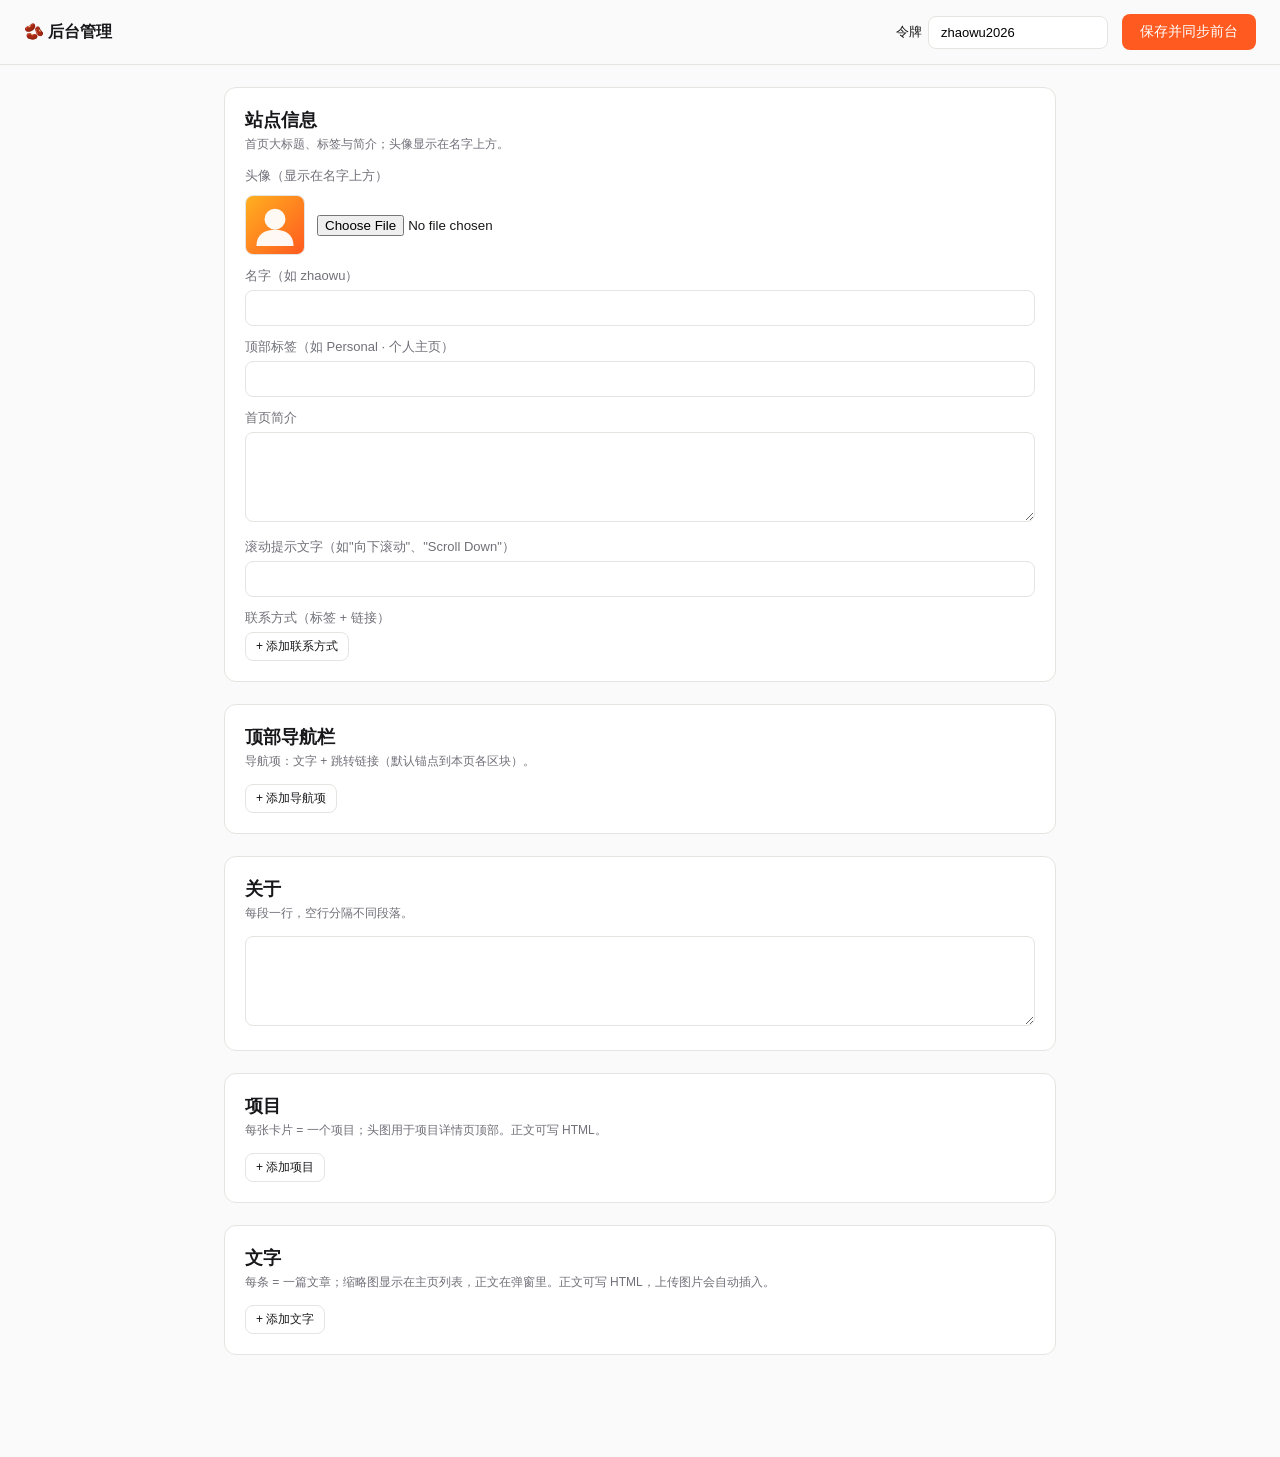
==== admin.html @ 6eb45162 "feat: dynamic personal homepage (server.js + CMS + frontend)" ====
<!DOCTYPE html>
<html lang="zh-CN">
<head>
<meta charset="UTF-8" />
<meta name="viewport" content="width=device-width, initial-scale=1.0" />
<title>后台管理 · zhaowu</title>
<style>
  :root{ --bg:#fafafa; --line:#e6e4e0; --ink:#18181b; --muted:#707079; --accent:#ff5a1f; --radius:12px; }
  *{ box-sizing:border-box; }
  body{ font-family:"Space Grotesk",-apple-system,"PingFang SC",sans-serif; background:var(--bg); color:var(--ink); margin:0; padding:0 0 80px; }
  .top{ position:sticky; top:0; z-index:10; background:rgba(250,250,250,.9); backdrop-filter:blur(8px); border-bottom:1px solid var(--line); padding:14px 24px; display:flex; gap:14px; align-items:center; flex-wrap:wrap; }
  .top h1{ font-size:16px; margin:0; }
  .top .grow{ flex:1; }
  .top input.token{ padding:8px 12px; border:1px solid var(--line); border-radius:8px; font-size:13px; width:180px; }
  .btn{ background:var(--accent); color:#fff; border:0; padding:9px 18px; border-radius:8px; font-size:14px; cursor:pointer; font-weight:500; }
  .btn:hover{ opacity:.9; }
  .btn.ghost{ background:#fff; color:var(--ink); border:1px solid var(--line); }
  .btn.sm{ padding:5px 10px; font-size:12px; }
  .wrap{ max-width:880px; margin:0 auto; padding:0 24px; }
  .card{ background:#fff; border:1px solid var(--line); border-radius:var(--radius); padding:20px; margin:22px 0; }
  .card > h2{ font-size:18px; margin:0 0 4px; }
  .hint{ font-size:12px; color:var(--muted); margin:0 0 14px; }
  label{ display:block; font-size:13px; color:var(--muted); margin:12px 0 5px; }
  input[type=text], textarea{ width:100%; padding:9px 12px; border:1px solid var(--line); border-radius:8px; font-size:14px; font-family:inherit; }
  textarea{ min-height:90px; resize:vertical; }
  .row{ display:flex; gap:10px; align-items:center; margin:8px 0; }
  .row input{ flex:1; }
  .item{ border:1px solid var(--line); border-radius:10px; padding:14px; margin:12px 0; background:#fcfcfc; }
  .item .head{ display:flex; justify-content:space-between; align-items:center; margin-bottom:6px; }
  .item .head b{ font-size:14px; }
  .thumb{ width:60px; height:60px; object-fit:cover; border-radius:8px; border:1px solid var(--line); display:block; }
  .imgline{ display:flex; gap:12px; align-items:center; margin-top:10px; }
  .status{ font-size:13px; color:var(--accent); margin-left:12px; }
  .pill{ display:inline-flex; align-items:center; gap:6px; font-size:13px; }
</style>
</head>
<body>

<div class="top">
  <h1>🫘 后台管理</h1>
  <div class="grow"></div>
  <span class="pill">令牌 <input class="token" id="token" value="zhaowu2026" /></span>
  <button class="btn" id="save">保存并同步前台</button>
</div>

<div class="wrap">
  <!-- 站点信息 -->
  <div class="card">
    <h2>站点信息</h2>
    <p class="hint">首页大标题、标签与简介；头像显示在名字上方。</p>
    <label>头像（显示在名字上方）</label>
    <div class="imgline">
      <img class="thumb" id="avatar-prev" src="media/avatar-placeholder.svg" alt="">
      <div><input type="file" id="avatar-img" accept="image/*"></div>
    </div>
    <label>名字（如 zhaowu）</label>
    <input type="text" id="site-name" />
    <label>顶部标签（如 Personal · 个人主页）</label>
    <input type="text" id="site-kicker" />
    <label>首页简介</label>
    <textarea id="site-tagline"></textarea>
    <label>滚动提示文字（如"向下滚动"、"Scroll Down"）</label>
    <input type="text" id="site-scrollHint" />
    <label>联系方式（标签 + 链接）</label>
    <div id="contact-rows"></div>
    <button class="btn ghost sm" id="add-contact">+ 添加联系方式</button>
  </div>

  <!-- 顶部导航 -->
  <div class="card">
    <h2>顶部导航栏</h2>
    <p class="hint">导航项：文字 + 跳转链接（默认锚点到本页各区块）。</p>
    <div id="nav-rows"></div>
    <button class="btn ghost sm" id="add-nav">+ 添加导航项</button>
  </div>

  <!-- 关于 -->
  <div class="card">
    <h2>关于</h2>
    <p class="hint">每段一行，空行分隔不同段落。</p>
    <textarea id="about-text"></textarea>
  </div>

  <!-- 项目 -->
  <div class="card">
    <h2>项目</h2>
    <p class="hint">每张卡片 = 一个项目；头图用于项目详情页顶部。正文可写 HTML。</p>
    <div id="projects-edit"></div>
    <button class="btn ghost sm" id="add-project">+ 添加项目</button>
  </div>

  <!-- 文字 -->
  <div class="card">
    <h2>文字</h2>
    <p class="hint">每条 = 一篇文章；缩略图显示在主页列表，正文在弹窗里。正文可写 HTML，上传图片会自动插入。</p>
    <div id="posts-edit"></div>
    <button class="btn ghost sm" id="add-post">+ 添加文字</button>
  </div>

  <div id="msg" class="status"></div>
</div>

<script>
let state = null;
const $ = s => document.querySelector(s);
const tokenEl = $('#token');
const msg = $('#msg');

// 读取内容
fetch('/api/content').then(r => r.json()).then(d => { state = d; renderAll(); });

function renderAll(){
  $('#site-name').value = (state.site||{}).name || '';
  $('#site-kicker').value = (state.site||{}).kicker || '';
  $('#site-tagline').value = (state.site||{}).tagline || '';
  $('#site-scrollHint').value = (state.site||{}).scrollHint || '向下滚动';
  $('#avatar-prev').src = (state.site||{}).avatar || 'media/avatar-placeholder.svg';
  $('#about-text').value = (state.about||[]).join('\n\n');
  renderContact();
  renderNav();
  renderProjects();
  renderPosts();
}

// ---- 顶部导航 ----
function renderNav(){
  const box = $('#nav-rows'); box.innerHTML = '';
  (state.site.nav||[]).forEach((n, i) => {
    const row = document.createElement('div'); row.className = 'row';
    row.innerHTML = `<input type="text" placeholder="文字" value="${esc(n.label)}" data-f="label">
      <input type="text" placeholder="链接 url" value="${esc(n.url)}" data-f="url">
      <button class="btn ghost sm" data-del>×</button>`;
    row.querySelectorAll('input').forEach(inp => inp.addEventListener('input', e => {
      state.site.nav[i][e.target.dataset.f] = e.target.value;
    }));
    row.querySelector('[data-del]').addEventListener('click', () => { state.site.nav.splice(i,1); renderNav(); });
    box.appendChild(row);
  });
}
$('#add-nav').addEventListener('click', () => {
  if (!state.site.nav) state.site.nav = [];
  state.site.nav.push({label:'新导航', url:'#'});
  renderNav();
});

// ---- 联系方式 ----
function renderContact(){
  const box = $('#contact-rows'); box.innerHTML = '';
  (state.site.contact||[]).forEach((c, i) => {
    const row = document.createElement('div'); row.className = 'row';
    row.innerHTML = `<input type="text" placeholder="标签" value="${esc(c.label)}" data-f="label">
      <input type="text" placeholder="链接 url" value="${esc(c.url)}" data-f="url">
      <button class="btn ghost sm" data-del>×</button>`;
    row.querySelectorAll('input').forEach(inp => inp.addEventListener('input', e => {
      state.site.contact[i][e.target.dataset.f] = e.target.value;
    }));
    row.querySelector('[data-del]').addEventListener('click', () => { state.site.contact.splice(i,1); renderContact(); });
    box.appendChild(row);
  });
}
$('#add-contact').addEventListener('click', () => { state.site.contact.push({label:'新链接', url:'#'}); renderContact(); });

// ---- 项目 ----
function renderProjects(){
  const box = $('#projects-edit'); box.innerHTML = '';
  (state.projects||[]).forEach((p, i) => box.appendChild(projectItem(p, i)));
}
function projectItem(p, i){
  const el = document.createElement('div'); el.className = 'item';
  el.innerHTML = `
    <div class="head"><b>项目 #${p.id}</b><button class="btn ghost sm" data-del>删除</button></div>
    <label>标题</label><input type="text" data-f="title" value="${esc(p.title)}">
    <label>简介（卡片上显示）</label><input type="text" data-f="desc" value="${esc(p.desc)}">
    <label>正文（详情页，可写 HTML）</label><textarea data-f="body">${esc(p.body)}</textarea>
    <div class="imgline">
      <img class="thumb" src="${esc(p.image||'media/placeholder.svg')}" alt="">
      <div>
        <div><input type="file" accept="image/*" data-img></div>
        <label style="margin-top:6px"><input type="checkbox" data-f="solid" ${p.solid?'checked':''}> 设为橙色实色卡</label>
      </div>
    </div>`;
  bindItem(el, p);
  el.querySelector('[data-del]').addEventListener('click', () => { state.projects.splice(i,1); renderProjects(); });
  return el;
}
$('#add-project').addEventListener('click', () => {
  const nextId = (state.projects.reduce((m,p)=>Math.max(m,p.id),0)) + 1;
  state.projects.push({id:nextId, title:'新项目', desc:'一句话描述', body:'<p>正文</p>', image:'media/placeholder.svg', solid:false});
  renderProjects();
});

// ---- 文字 ----
function renderPosts(){
  const box = $('#posts-edit'); box.innerHTML = '';
  (state.posts||[]).forEach((p, i) => box.appendChild(postItem(p, i)));
}
function postItem(p, i){
  const el = document.createElement('div'); el.className = 'item';
  el.innerHTML = `
    <div class="head"><b>文字 #${p.id}</b><button class="btn ghost sm" data-del>删除</button></div>
    <div class="row"><input type="text" placeholder="日期 如 2026.07" data-f="date" value="${esc(p.date)}">
      <input type="text" placeholder="标题" data-f="title" value="${esc(p.title)}"></div>
    <label>正文（弹窗内，可写 HTML）</label><textarea data-f="body">${esc(p.body)}</textarea>
    <div class="imgline">
      <img class="thumb" src="${esc(p.image||'media/placeholder.svg')}" alt="">
      <div><input type="file" accept="image/*" data-img></div>
    </div>`;
  bindItem(el, p);
  el.querySelector('[data-del]').addEventListener('click', () => { state.posts.splice(i,1); renderPosts(); });
  return el;
}
$('#add-post').addEventListener('click', () => {
  const nextId = (state.posts.reduce((m,p)=>Math.max(m,p.id),0)) + 1;
  state.posts.push({id:nextId, date:'2026.07', title:'新文章', image:'media/placeholder.svg', body:'<p>正文</p>'});
  renderPosts();
});

// 绑定输入与图片上传
function bindItem(el, obj){
  el.querySelectorAll('[data-f]').forEach(inp => {
    inp.addEventListener('input', e => {
      const f = e.target.dataset.f;
      if (f === 'solid') obj.solid = e.target.checked;
      else obj[f] = e.target.value;
    });
  });
  const fileInput = el.querySelector('[data-img]');
  const prev = el.querySelector('.thumb');
  fileInput.addEventListener('change', () => uploadImage(fileInput, prev, obj));
}

// 上传图片
function uploadImage(fileInput, prev, obj){
  const file = fileInput.files[0]; if (!file) return;
  const reader = new FileReader();
  reader.onload = () => {
    const data = reader.result; // dataURL
    fetch('/api/admin/image', {
      method:'POST', headers:{'Content-Type':'application/json','x-admin-token':tokenEl.value},
      body: JSON.stringify({ name: file.name, data })
    }).then(r => r.json()).then(res => {
      if (res.url){ obj.image = res.url; if (prev) prev.src = res.url;
        // 自动在正文末尾插入图片
        if (obj.body == null) obj.body = '';
        obj.body = obj.body + `<img src="${res.url}" alt="">`;
        const ta = fileInput.closest('.item').querySelector('textarea[data-f="body"]');
        if (ta) ta.value = obj.body;
        flash('图片已上传：' + res.url);
      } else flash('上传失败：' + (res.error||''));
    }).catch(e => flash('上传失败：' + e));
  };
  reader.readAsDataURL(file);
}

function flash(t){ msg.textContent = t; }

// 头像上传
$('#avatar-img').addEventListener('change', () => {
  const file = $('#avatar-img').files[0]; if(!file) return;
  const reader = new FileReader();
  reader.onload = () => {
    fetch('/api/admin/image',{method:'POST',headers:{'Content-Type':'application/json','x-admin-token':tokenEl.value},body:JSON.stringify({name:file.name,data:reader.result})})
    .then(r=>r.json()).then(res=>{ if(res.url){ state.site.avatar = res.url; $('#avatar-prev').src = res.url; flash('头像已更新：'+res.url); } else flash('上传失败：'+(res.error||'')); })
    .catch(e=>flash('上传失败：'+e));
  };
  reader.readAsDataURL(file);
});

function esc(s){ return (s==null?'':String(s)).replace(/"/g,'&quot;'); }

// 保存
$('#save').addEventListener('click', () => {
  state.site.name = $('#site-name').value;
  state.site.kicker = $('#site-kicker').value;
  state.site.tagline = $('#site-tagline').value;
  state.site.scrollHint = $('#site-scrollHint').value;
  state.about = $('#about-text').value.split(/\n\s*\n/).map(s=>s.trim()).filter(Boolean);
  fetch('/api/admin/content', {
    method:'POST', headers:{'Content-Type':'application/json','x-admin-token':tokenEl.value},
    body: JSON.stringify(state)
  }).then(r => r.json()).then(res => {
    flash(res.ok ? '✅ 已保存，刷新前台即可看到更新' : '❌ 保存失败：' + (res.error||''));
  }).catch(e => flash('❌ 保存失败：' + e));
});
</script>
</body>
</html>
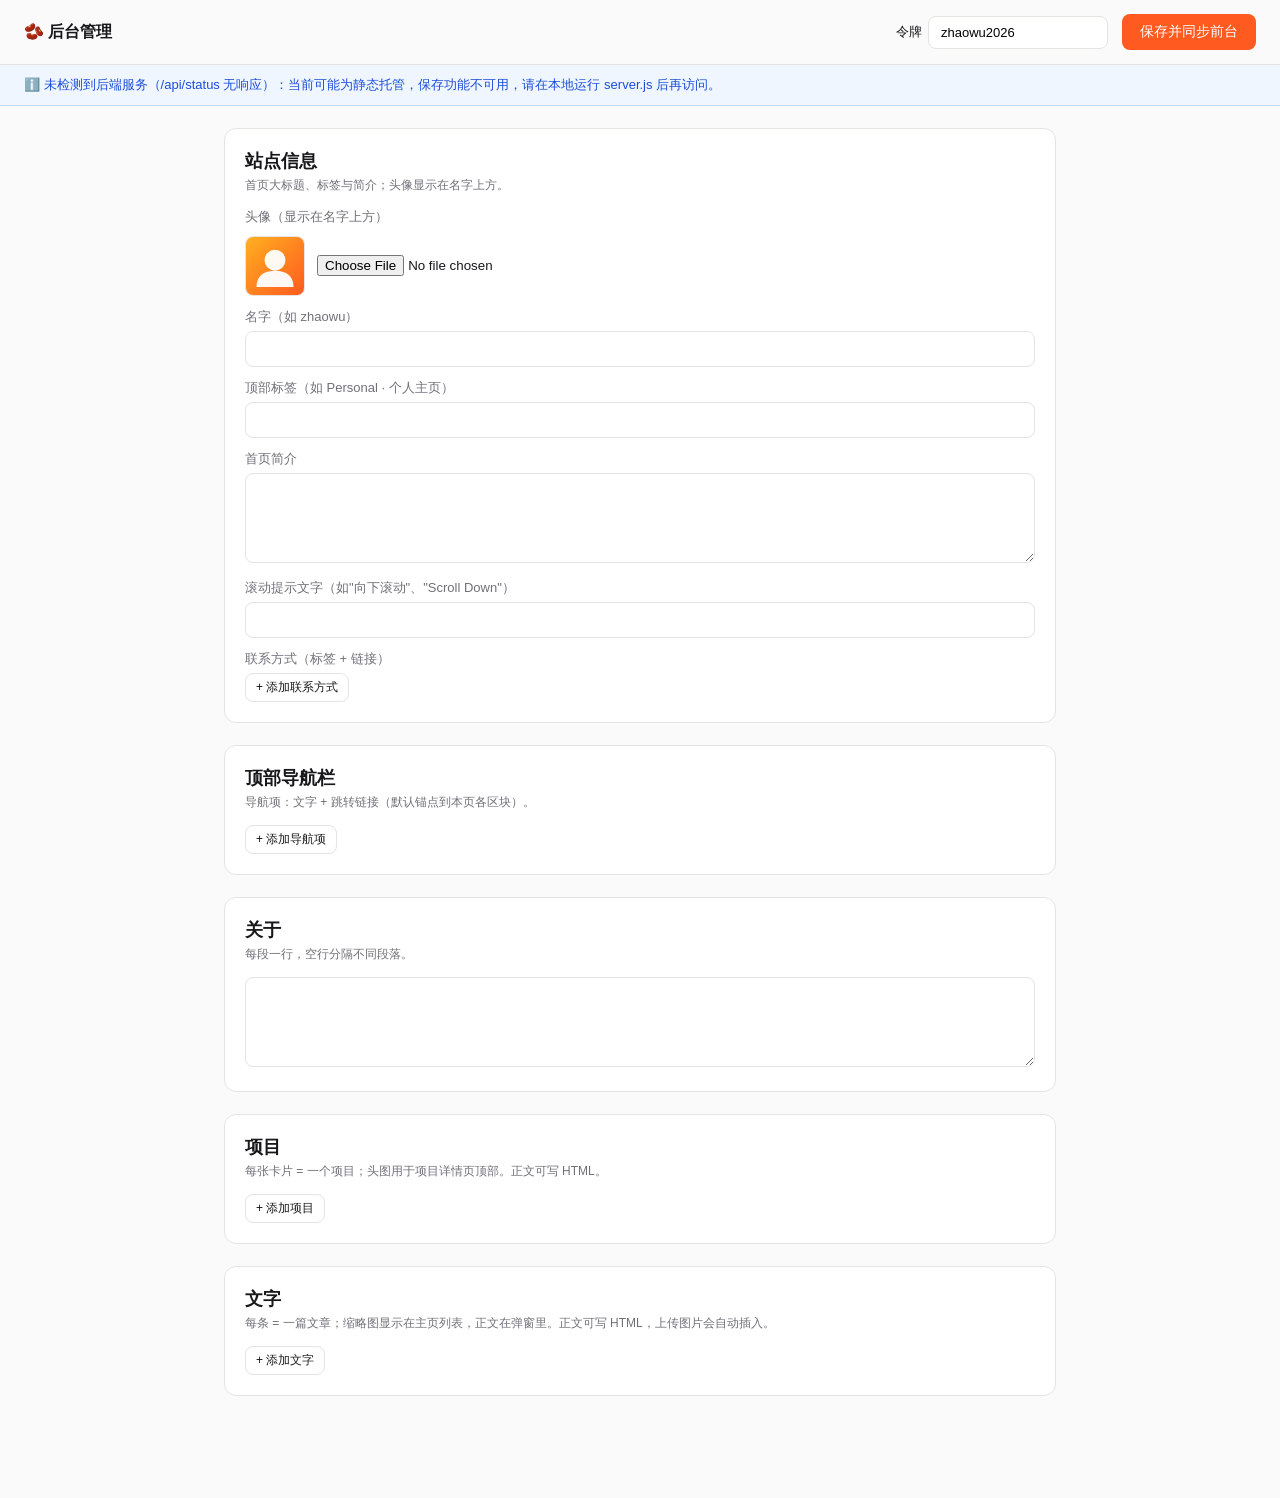
==== commit 6a3960e5: "feat: 后台横幅检测不到后端时给提示 + 本地一键启动脚本 start.js 与 .env.example（admin.html）" ====
--- a/admin.html
+++ b/admin.html
@@ -32,6 +32,10 @@
   .imgline{ display:flex; gap:12px; align-items:center; margin-top:10px; }
   .status{ font-size:13px; color:var(--accent); margin-left:12px; }
   .pill{ display:inline-flex; align-items:center; gap:6px; font-size:13px; }
+  .banner{ padding:10px 24px; font-size:13px; font-weight:500; line-height:1.5; }
+  .banner.warn{ background:#fff7e6; color:#b45309; border-bottom:1px solid #fde68a; }
+  .banner.ok{ background:#ecfdf5; color:#047857; border-bottom:1px solid #a7f3d0; }
+  .banner.info{ background:#eff6ff; color:#1d4ed8; border-bottom:1px solid #bfdbfe; }
 </style>
 </head>
 <body>
@@ -42,6 +46,8 @@
   <span class="pill">令牌 <input class="token" id="token" value="zhaowu2026" /></span>
   <button class="btn" id="save">保存并同步前台</button>
 </div>
+
+<div id="gh-banner" class="banner" hidden></div>
 
 <div class="wrap">
   <!-- 站点信息 -->
@@ -105,9 +111,28 @@
 const $ = s => document.querySelector(s);
 const tokenEl = $('#token');
 const msg = $('#msg');
+const ghBanner = $('#gh-banner');
 
 // 读取内容
 fetch('/api/content').then(r => r.json()).then(d => { state = d; renderAll(); });
+updateGhBanner();
+
+function updateGhBanner(){
+  fetch('/api/status').then(r => r.json()).then(s => {
+    if (s.githubEnabled) {
+      ghBanner.className = 'banner ok';
+      ghBanner.textContent = '✅ 已连接 GitHub，保存将自动推送到仓库（Pages 约 1–2 分钟后更新）';
+    } else {
+      ghBanner.className = 'banner warn';
+      ghBanner.textContent = '⚠️ 未连接 GitHub：当前保存仅存到本地，不会自动同步到网站。如需自动同步，请在启动 server 前设置 GITHUB_TOKEN 环境变量。';
+    }
+    ghBanner.hidden = false;
+  }).catch(() => {
+    ghBanner.className = 'banner info';
+    ghBanner.textContent = 'ℹ️ 未检测到后端服务（/api/status 无响应）：当前可能为静态托管，保存功能不可用，请在本地运行 server.js 后再访问。';
+    ghBanner.hidden = false;
+  });
+}
 
 function renderAll(){
   $('#site-name').value = (state.site||{}).name || '';
@@ -245,7 +270,7 @@
         obj.body = obj.body + `<img src="${res.url}" alt="">`;
         const ta = fileInput.closest('.item').querySelector('textarea[data-f="body"]');
         if (ta) ta.value = obj.body;
-        flash('图片已上传：' + res.url);
+        flash('图片已上传：' + res.url + (res.githubPushed ? '（已推送 GitHub）' : '（仅本地）'));
       } else flash('上传失败：' + (res.error||''));
     }).catch(e => flash('上传失败：' + e));
   };
@@ -260,7 +285,7 @@
   const reader = new FileReader();
   reader.onload = () => {
     fetch('/api/admin/image',{method:'POST',headers:{'Content-Type':'application/json','x-admin-token':tokenEl.value},body:JSON.stringify({name:file.name,data:reader.result})})
-    .then(r=>r.json()).then(res=>{ if(res.url){ state.site.avatar = res.url; $('#avatar-prev').src = res.url; flash('头像已更新：'+res.url); } else flash('上传失败：'+(res.error||'')); })
+    .then(r=>r.json()).then(res=>{ if(res.url){ state.site.avatar = res.url; $('#avatar-prev').src = res.url; flash('头像已更新：'+res.url + (res.githubPushed ? '（已推送 GitHub）' : '（仅本地）')); } else flash('上传失败：'+(res.error||'')); })
     .catch(e=>flash('上传失败：'+e));
   };
   reader.readAsDataURL(file);
@@ -279,7 +304,9 @@
     method:'POST', headers:{'Content-Type':'application/json','x-admin-token':tokenEl.value},
     body: JSON.stringify(state)
   }).then(r => r.json()).then(res => {
-    flash(res.ok ? '✅ 已保存，刷新前台即可看到更新' : '❌ 保存失败：' + (res.error||''));
+    if (!res.ok) return flash('❌ 保存失败：' + (res.error||''));
+    if (res.githubPushed) flash('✅ 已保存并推送到 GitHub，稍等 1–2 分钟刷新前台即可看到更新');
+    else flash('✅ 已保存到本地（未连接 GitHub，不会同步到网站）');
   }).catch(e => flash('❌ 保存失败：' + e));
 });
 </script>
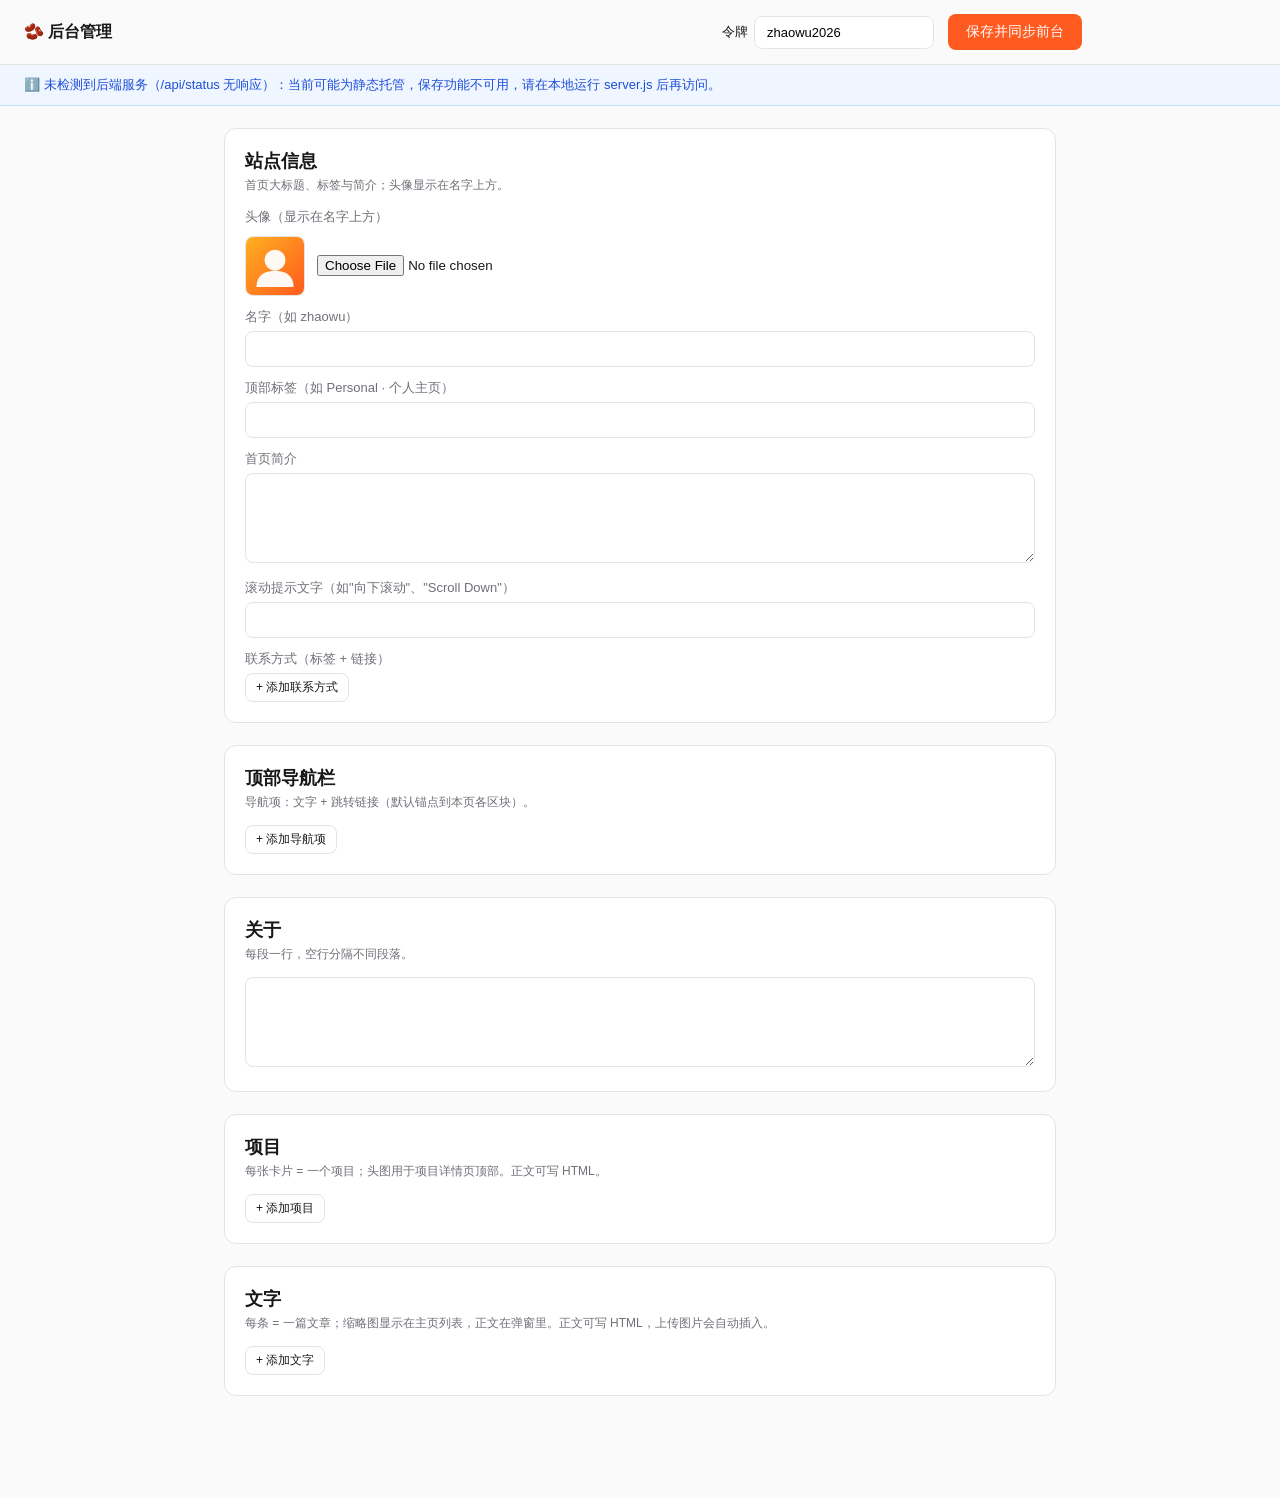
==== commit 92dbe9e7: "feat: 后台保存按钮增加三态动画（开始/进行中/完成）与按钮禁用防重复" ====
--- a/admin.html
+++ b/admin.html
@@ -36,6 +36,14 @@
   .banner.warn{ background:#fff7e6; color:#b45309; border-bottom:1px solid #fde68a; }
   .banner.ok{ background:#ecfdf5; color:#047857; border-bottom:1px solid #a7f3d0; }
   .banner.info{ background:#eff6ff; color:#1d4ed8; border-bottom:1px solid #bfdbfe; }
+  .savestate{ display:inline-flex; align-items:center; gap:8px; font-size:13px; font-weight:500; min-width:160px; }
+  .savestate .dot{ width:8px; height:8px; border-radius:50%; background:var(--accent); animation:pulse 1s infinite; }
+  .savestate .spin{ width:14px; height:14px; border:2px solid #f3c0a8; border-top-color:var(--accent); border-radius:50%; animation:spin .7s linear infinite; }
+  .savestate.done{ color:#047857; }
+  .savestate.error{ color:#dc2626; }
+  .btn:disabled{ opacity:.6; cursor:not-allowed; }
+  @keyframes spin{ to{ transform:rotate(360deg); } }
+  @keyframes pulse{ 0%,100%{ opacity:.3; } 50%{ opacity:1; } }
 </style>
 </head>
 <body>
@@ -45,6 +53,7 @@
   <div class="grow"></div>
   <span class="pill">令牌 <input class="token" id="token" value="zhaowu2026" /></span>
   <button class="btn" id="save">保存并同步前台</button>
+  <span id="save-status" class="savestate"></span>
 </div>
 
 <div id="gh-banner" class="banner" hidden></div>
@@ -293,21 +302,35 @@
 
 function esc(s){ return (s==null?'':String(s)).replace(/"/g,'&quot;'); }
 
+// 保存状态
+const saveBtn = $('#save');
+const saveStatus = $('#save-status');
+function setSaveState(phase, html){
+  saveStatus.className = 'savestate ' + phase;
+  saveStatus.innerHTML = html;
+}
+
 // 保存
 $('#save').addEventListener('click', () => {
+  // 开始
+  saveBtn.disabled = true;
+  setSaveState('start', '<span class="dot"></span> 开始保存…');
   state.site.name = $('#site-name').value;
   state.site.kicker = $('#site-kicker').value;
   state.site.tagline = $('#site-tagline').value;
   state.site.scrollHint = $('#site-scrollHint').value;
   state.about = $('#about-text').value.split(/\n\s*\n/).map(s=>s.trim()).filter(Boolean);
+  // 进行中
+  setSaveState('progress', '<span class="spin"></span> 保存进行中…');
   fetch('/api/admin/content', {
     method:'POST', headers:{'Content-Type':'application/json','x-admin-token':tokenEl.value},
     body: JSON.stringify(state)
   }).then(r => r.json()).then(res => {
-    if (!res.ok) return flash('❌ 保存失败：' + (res.error||''));
-    if (res.githubPushed) flash('✅ 已保存并推送到 GitHub，稍等 1–2 分钟刷新前台即可看到更新');
-    else flash('✅ 已保存到本地（未连接 GitHub，不会同步到网站）');
-  }).catch(e => flash('❌ 保存失败：' + e));
+    if (!res.ok) { setSaveState('error', '❌ 保存失败：' + (res.error||'')); return; }
+    if (res.githubPushed) setSaveState('done', '✅ 保存完成，已推送到 GitHub');
+    else setSaveState('done', '✅ 保存完成（仅本地，未连接 GitHub）');
+  }).catch(e => setSaveState('error', '❌ 保存失败：' + e))
+    .finally(() => { saveBtn.disabled = false; });
 });
 </script>
 </body>
